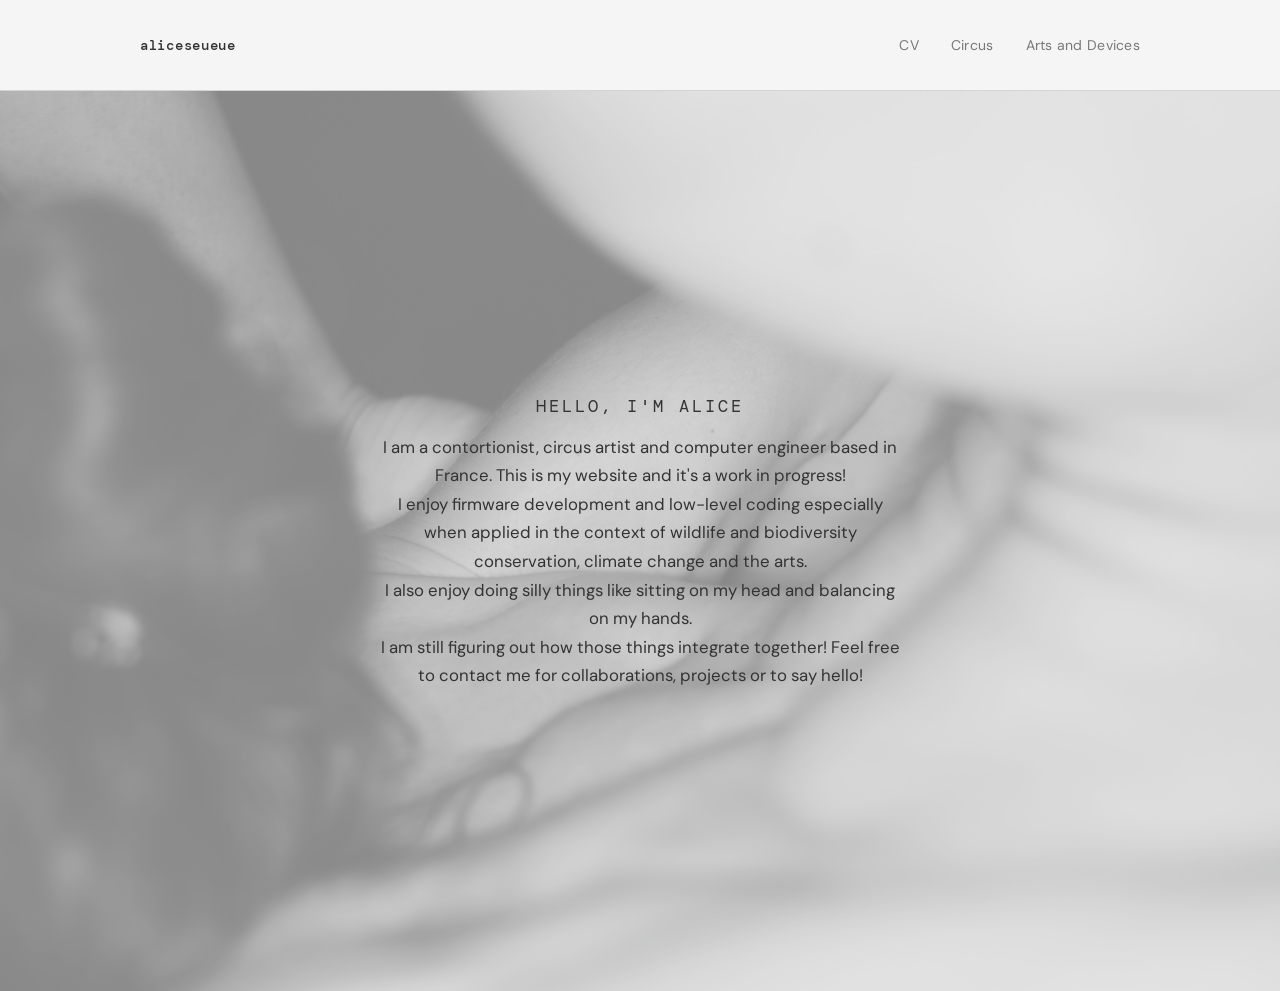
==== index.html @ da1bc454 "Website" ====
<!doctype html>
<html lang="en">
<head>
  <meta charset="UTF-8" />
  <meta name="viewport" content="width=device-width, initial-scale=1.0" />
  <title>aliceseueue</title>
  <link rel="stylesheet" href="styles.css" />
  <link rel="icon" href="icon.ico" type="image/x-icon" />
</head>
<body>
  <header class="site-header">
    <div class="container header-inner">
      <a class="brand" href="index.html">aliceseueue</a>
      <nav>
        <a href="cv.html">CV</a>
        <a href="circus.html">Circus</a>
        <a href="artworks.html">Arts and Devices</a>
      </nav>
    </div>
  </header>

  <section class="hero">
    <div class="hero-copy">
      <p class="eyebrow">Hello, I'm Alice</p>
      <p>I am a contortionist, circus artist and computer engineer based in France. This is my website and it's a work in progress! <br> 
      I enjoy firmware development and low-level coding especially when applied in the context of wildlife and biodiversity conservation, climate change and the arts. <br>
     I also enjoy doing silly things like sitting on my head and balancing on my hands. <br>
     I am still figuring out how those things integrate together!
    Feel free to contact me for collaborations, projects or to say hello!</p>
    </div>
  </section>

</body>
</html>
---- styles.css ----
@import url('https://fonts.googleapis.com/css2?family=DM+Sans:ital,wght@0,300;0,400;0,500;1,300&family=DM+Mono:wght@400;500&display=swap');

/* ── Variables & base ───────────────────────────────── */
:root {
  --bg:        #f5f5f5;
  --bg-2:      #e8e8e8;
  --bg-3:      #d4d4d4;
  --mid:       #b0b0b0;
  --muted:     #787878;
  --ink:       #333333;
  --ink-light: #555555;
  font-family: 'DM Sans', sans-serif;
  color: var(--ink);
  background: var(--bg);
}

* {
  box-sizing: border-box;
}

body {
  margin: 0;
  min-height: 100vh;
  background: var(--bg);
  overflow-x: hidden;
}

main {
  width: 100%;
  max-width: 100%;
  padding: 0;
  overflow-x: hidden;
}

img, iframe {
  max-width: 100%;
  display: block;
}

/* ── Typography ─────────────────────────────────────── */
h1 {
  margin: 0.5rem 0;
  font-size: clamp(2rem, 4vw, 2.6rem);
  font-weight: 300;
  letter-spacing: -0.02em;
}

p {
  margin: 0.75rem 0;
  line-height: 1.7;
  color: var(--ink-light);
}

a {
  color: var(--ink);
  text-decoration: none;
}

a:hover {
  color: var(--muted);
}

.eyebrow {
  font-family: 'DM Mono', monospace;
  font-size: 0.78rem;
  letter-spacing: 0.18em;
  text-transform: uppercase;
  color: var(--muted);
  margin-bottom: 0.5rem;
}

.section-title {
  font-size: 1.4rem;
  font-weight: 300;
  color: var(--ink);
  margin: 2.5rem 0 1rem;
  letter-spacing: -0.01em;
}

/* ── Layout ─────────────────────────────────────────── */
.container {
  width: min(1000px, calc(100% - 2rem));
  margin: 0 auto;
  padding: 1rem 0;
}

/* ── Header ─────────────────────────────────────────── */
.site-header {
  padding: 1.25rem 0;
  background: var(--bg);
  border-bottom: 1px solid var(--bg-3);
  position: sticky;
  top: 0;
  z-index: 10;
}

.header-inner {
  display: flex;
  justify-content: space-between;
  align-items: center;
  gap: 1rem;
}

.brand {
  font-family: 'DM Mono', monospace;
  font-size: 0.9rem;
  font-weight: 500;
  letter-spacing: 0.05em;
  color: var(--ink);
}

nav {
  display: flex;
  gap: 2rem;
  flex-wrap: wrap;
}

nav a {
  font-size: 0.875rem;
  font-weight: 400;
  color: var(--muted);
  letter-spacing: 0.02em;
  transition: color 0.2s;
}

nav a:hover {
  color: var(--ink);
}

/* ── Hero (index) ───────────────────────────────────── */
.hero {
  position: relative;
  min-height: 100vh;
  width: 100vw;
  margin-left: calc(-50vw + 50%);
  display: flex;
  flex-direction: column;
  align-items: center;
  justify-content: center;
  text-align: center;
  padding: 4rem 1rem;
  gap: 2rem;
  overflow: hidden;
}

.hero::before {
  content: '';
  position: absolute;
  inset: 0;
  background-image: url('assets/back.jpg');
  background-size: cover;
  background-position: center;
  filter: grayscale(60%) brightness(0.9);
  z-index: 0;
}

.hero::after {
  content: '';
  position: absolute;
  inset: 0;
  background: rgba(245, 245, 245, 0.55);
  z-index: 1;
}

.hero-photo,
.hero-copy {
  position: relative;
  z-index: 2;
}

.hero-photo {
  width: 130px;
  height: 130px;
  border-radius: 50%;
  object-fit: cover;
  border: 2px solid var(--bg-3);
  filter: grayscale(20%);
  box-shadow: 0 4px 24px rgba(0,0,0,0.10);
}

.hero-copy {
  max-width: 520px;
}

.hero-copy p {
  font-size: 1.05rem;
  color: var(--ink);
}

/* ── Page hero (inner pages) ────────────────────────── */
.page-hero {
  padding: 1rem;
}

/* ── Cards ──────────────────────────────────────────── */
.detail-card {
  padding: 1rem;
  border: 1px solid var(--bg-3);
  border-radius: 6px;
  background: var(--bg-2);
}

/* ── Videos ─────────────────────────────────────────── */
.video-grid {
  display: grid;
  grid-template-columns: repeat(3, 1fr);
  gap: 1rem;
  margin: 2rem 0;
}

.video-card h2 {
  font-size: 1rem;
  font-weight: 400;
  color: var(--ink-light);
  margin: 0 0 0.5rem;
}

.video-frame {
  position: relative;
  width: 100%;
  padding-top: 56.25%;
  background: var(--bg-2);
  border-radius: 6px;
  overflow: hidden;
}

.video-frame iframe {
  position: absolute;
  top: 0;
  left: 0;
  width: 100%;
  height: 100%;
}

/* ── Album grid ─────────────────────────────────────── */
.photo-gallery {
  margin: 2rem 0;
}

.album-grid {
  display: grid;
  grid-template-columns: repeat(3, 1fr);
  gap: 1rem;
}

.album-card {
  cursor: pointer;
  text-decoration: none;
  color: var(--ink);
}

.album-card img {
  width: 100%;
  aspect-ratio: 1;
  object-fit: cover;
  border-radius: 4px;
  filter: grayscale(15%);
  transition: opacity 0.2s, filter 0.2s;
}

.album-card img:hover {
  opacity: 0.85;
  filter: grayscale(0%);
}

.album-card p {
  margin: 0.5rem 0 0;
  font-size: 0.875rem;
  color: var(--muted);
}

/* ── Thumbnail grid ─────────────────────────────────── */
.thumb-grid {
  display: grid;
  grid-template-columns: repeat(3, 1fr);
  gap: 8px;
  margin: 1rem 0;
}

.thumb-grid img {
  width: 100%;
  aspect-ratio: 1;
  object-fit: cover;
  cursor: zoom-in;
  border-radius: 3px;
  filter: grayscale(10%);
  transition: opacity 0.2s, filter 0.2s;
}

.thumb-grid img:hover {
  opacity: 1;
  filter: grayscale(0%);
}

/* ── Lightbox ───────────────────────────────────────── */
.lightbox {
  display: none;
  position: fixed;
  inset: 0;
  background: rgba(18, 18, 18, 0.95);
  z-index: 1000;
  align-items: center;
  justify-content: center;
}

.lightbox.open {
  display: flex;
}

.lightbox img {
  max-width: 80vw;
  max-height: 85vh;
  object-fit: contain;
  border-radius: 4px;
}

.lightbox-close {
  position: fixed;
  top: 1rem;
  right: 1.5rem;
  background: none;
  border: none;
  color: #f0f0f0;
  font-size: 1.6rem;
  cursor: pointer;
  line-height: 1;
  opacity: 0.7;
  transition: opacity 0.15s;
}

.lightbox-close:hover { opacity: 1; }

.lightbox-prev,
.lightbox-next {
  position: fixed;
  top: 50%;
  transform: translateY(-50%);
  background: none;
  border: none;
  color: #f0f0f0;
  font-size: 2rem;
  cursor: pointer;
  padding: 1rem;
  opacity: 0.5;
  transition: opacity 0.15s;
  user-select: none;
}

.lightbox-prev { left: 0.5rem; }
.lightbox-next { right: 0.5rem; }

.lightbox-prev:hover,
.lightbox-next:hover { opacity: 1; }

/* ── Mobile ─────────────────────────────────────────── */
@media (max-width: 640px) {
  .header-inner {
    flex-direction: column;
    align-items: flex-start;
  }

  nav {
    gap: 1rem;
  }

  nav a {
    font-size: 0.8rem;
  }

  .page-hero {
    padding: 0.5rem 0;
  }

  .page-hero h1 {
    font-size: 1.6rem;
  }

  .video-grid {
    grid-template-columns: 1fr;
  }

  .album-grid {
    grid-template-columns: 1fr;
  }

  .thumb-grid {
    grid-template-columns: repeat(2, 1fr);
  }

  .gallery-grid {
    grid-template-columns: 1fr;
  }

  .filter-bar {
    flex-wrap: wrap;
  }

  .cv-hero {
    flex-direction: column;
    gap: 1.5rem;
    padding: 2rem 0 1.5rem;
  }

  .cv-section-cols {
    grid-template-columns: 1fr;
    gap: 2rem;
  }

  .cv-entry-header {
    flex-direction: column;
    gap: 0.25rem;
  }

  .cv-projects {
    grid-template-columns: 1fr;
  }
}

/* ── Gallery (artworks) ─────────────────────────────────── */
.gallery-grid {
  display: grid;
  grid-template-columns: repeat(3, 1fr);
  gap: 1.25rem;
  margin: 2rem 0;
}

.gallery-grid figure {
  margin: 0;
  cursor: zoom-in;
  border-radius: 6px;
  overflow: hidden;
  background: var(--bg-2);
  border: 1px solid var(--bg-3);
  transition: border-color 0.2s;
  display: flex;
  flex-direction: column;
}

.gallery-grid figure:hover {
  border-color: var(--mid);
}

.gallery-grid figure img {
  width: 100%;
  aspect-ratio: 1;
  object-fit: cover;
  display: block;
  filter: grayscale(10%);
  transition: opacity 0.2s, filter 0.2s;
}

.gallery-grid figure img:hover {
  opacity: 0.85;
  filter: grayscale(0%);
}

.gallery-grid figcaption {
  padding: 0.65rem 0.85rem;
}

.cap-title {
  display: block;
  font-size: 0.85rem;
  color: var(--ink);
  font-weight: 400;
}

.cap-sub {
  display: block;
  font-size: 0.75rem;
  color: var(--muted);
  margin-top: 0.15rem;
  font-family: 'DM Mono', monospace;
}

.gallery-grid figure.hidden {
  display: none;
}

/* ── Filter bar ─────────────────────────────────────────── */
.filter-bar {
  display: flex;
  gap: 0.5rem;
  margin: 1.5rem 0;
}

.filter-btn {
  font-family: 'DM Mono', monospace;
  font-size: 0.72rem;
  letter-spacing: 0.05em;
  text-transform: uppercase;
  padding: 0.4rem 1rem;
  border: 1px solid var(--bg-3);
  border-radius: 999px;
  background: var(--bg);
  color: var(--muted);
  cursor: pointer;
  transition: background 0.2s, color 0.2s, border-color 0.2s;
}

.filter-btn:hover {
  color: var(--ink);
  border-color: var(--mid);
}

.filter-btn.active {
  background: var(--ink);
  color: var(--bg);
  border-color: var(--ink);
}

/* ── Lightbox caption ──────────────────────────────────── */
.lightbox-caption {
  position: fixed;
  bottom: 1.5rem;
  left: 50%;
  transform: translateX(-50%);
  text-align: center;
  color: #ccc;
  z-index: 1001;
  pointer-events: none;
}

.lightbox-caption .cap-title {
  color: #f0f0f0;
  font-size: 0.9rem;
}

.lightbox-caption .cap-sub {
  color: #aaa;
}

/* ── CV Hero ──────────────────────────────────────────── */
.cv-hero {
  display: flex;
  justify-content: space-between;
  align-items: flex-start;
  gap: 3rem;
  padding: 4rem 0 3rem;
}

.cv-hero-text {
  flex: 1;
}

.cv-hero h1 {
  margin: 0.75rem 0 0.5rem;
}

.cv-role {
  font-size: 1.1rem;
  color: var(--ink-light);
  margin: 0.25rem 0 1rem;
}

.cv-tagline {
  max-width: 540px;
  font-size: 0.95rem;
  line-height: 1.75;
  margin-bottom: 1.25rem;
}

.cv-meta {
  display: flex;
  flex-wrap: wrap;
  gap: 0.5rem 1.5rem;
  font-size: 0.85rem;
  color: var(--muted);
}

.cv-meta a {
  color: var(--ink-light);
  transition: color 0.2s;
}

.cv-meta a:hover {
  color: var(--ink);
}

.cv-download {
  display: inline-flex;
  align-items: center;
  gap: 0.5rem;
  font-size: 0.85rem;
  font-weight: 500;
  color: var(--ink);
  padding: 0.65rem 1.25rem;
  border: 1px solid var(--bg-3);
  border-radius: 6px;
  transition: background 0.2s, color 0.2s;
  white-space: nowrap;
}

.cv-download:hover {
  background: var(--bg-2);
  color: var(--ink);
}

/* ── CV Divider ──────────────────────────────────────────── */
.cv-divider {
  height: 1px;
  background: var(--bg-3);
  margin: 3.5rem 0;
}

/* ── CV Sections ─────────────────────────────────────────── */
.cv-section {
  margin-bottom: 2.5rem;
}

.cv-section-title {
  font-size: 1.25rem;
  font-weight: 400;
  margin: 0 0 2rem;
  letter-spacing: -0.01em;
}

.cv-section-cols {
  display: grid;
  grid-template-columns: 1fr 1fr;
  gap: 3rem;
}

/* ── CV Entries ───────────────────────────────────────── */
.cv-entries {
  display: flex;
  flex-direction: column;
  gap: 3rem;
}

.cv-entry {
  padding: 0;
}

.cv-entry-header {
  display: flex;
  justify-content: space-between;
  align-items: flex-start;
  gap: 1rem;
  margin-bottom: 1rem;
}

.cv-entry h3 {
  font-size: 1rem;
  font-weight: 500;
  margin: 0 0 0.2rem;
  color: var(--ink);
}

.cv-company {
  font-size: 0.9rem;
  color: var(--ink-light);
}

.cv-date {
  font-size: 0.8rem;
  color: var(--muted);
  font-family: 'DM Mono', monospace;
  white-space: nowrap;
}

.cv-list {
  margin: 0.75rem 0 0;
  padding-left: 1.25rem;
  display: flex;
  flex-direction: column;
  gap: 0.5rem;
}

.cv-list li {
  font-size: 0.9rem;
  line-height: 1.65;
  color: var(--ink-light);
}

.cv-list li::marker {
  color: var(--mid);
}

.cv-entry-note {
  font-size: 0.85rem;
  color: var(--ink-light);
  margin: 0.35rem 0;
  line-height: 1.6;
}

/* ── CV Tags ─────────────────────────────────────────────── */
.cv-tags {
  list-style: none;
  padding: 0;
  margin: 0;
  display: flex;
  flex-wrap: wrap;
  gap: 0.5rem;
}

.cv-tags li {
  font-size: 0.8rem;
  padding: 0.35rem 0.75rem;
  background: var(--bg-2);
  border: 1px solid var(--bg-3);
  border-radius: 999px;
  color: var(--ink-light);
}

/* ── CV Languages ────────────────────────────────────────── */
.cv-lang-list {
  list-style: none;
  padding: 0;
  margin: 0;
  display: flex;
  flex-direction: column;
  gap: 0.65rem;
}

.cv-lang-list li {
  display: flex;
  justify-content: space-between;
  font-size: 0.9rem;
}

.cv-lang-level {
  color: var(--muted);
  font-size: 0.8rem;
}

/* ── CV Projects ─────────────────────────────────────────── */
.cv-projects {
  display: grid;
  grid-template-columns: 1fr 1fr;
  gap: 1.25rem;
}

.cv-project {
  padding: 1.25rem;
  background: var(--bg-2);
  border: 1px solid var(--bg-3);
  border-radius: 6px;
  transition: border-color 0.2s;
}

.cv-project:hover {
  border-color: var(--mid);
}

.cv-project h3 {
  font-size: 0.95rem;
  font-weight: 500;
  margin: 0 0 0.4rem;
}

.cv-project h3 a {
  color: var(--ink);
  transition: color 0.2s;
}

.cv-project h3 a:hover {
  color: var(--muted);
}

.cv-project p {
  font-size: 0.85rem;
  margin: 0;
  line-height: 1.6;
}

.cv-project-tech {
  font-size: 0.75rem;
  color: var(--muted);
  font-family: 'DM Mono', monospace;
  margin-top: 0.6rem;
}

/* ── Gallery toggle (circus) ─────────────────────────── */
.gallery-hidden {
  display: none !important;
}

.gallery-toggle {
  display: block;
  margin: 1.5rem auto 0;
  font-family: 'DM Mono', monospace;
  font-size: 0.78rem;
  letter-spacing: 0.18em;
  text-transform: uppercase;
  padding: 0.5rem 1.5rem;
  border: 1px solid var(--bg-3);
  border-radius: 999px;
  background: var(--bg);
  color: var(--muted);
  cursor: pointer;
  transition: background 0.2s, color 0.2s, border-color 0.2s;
}

.gallery-toggle:hover {
  color: var(--ink);
  border-color: var(--mid);
}
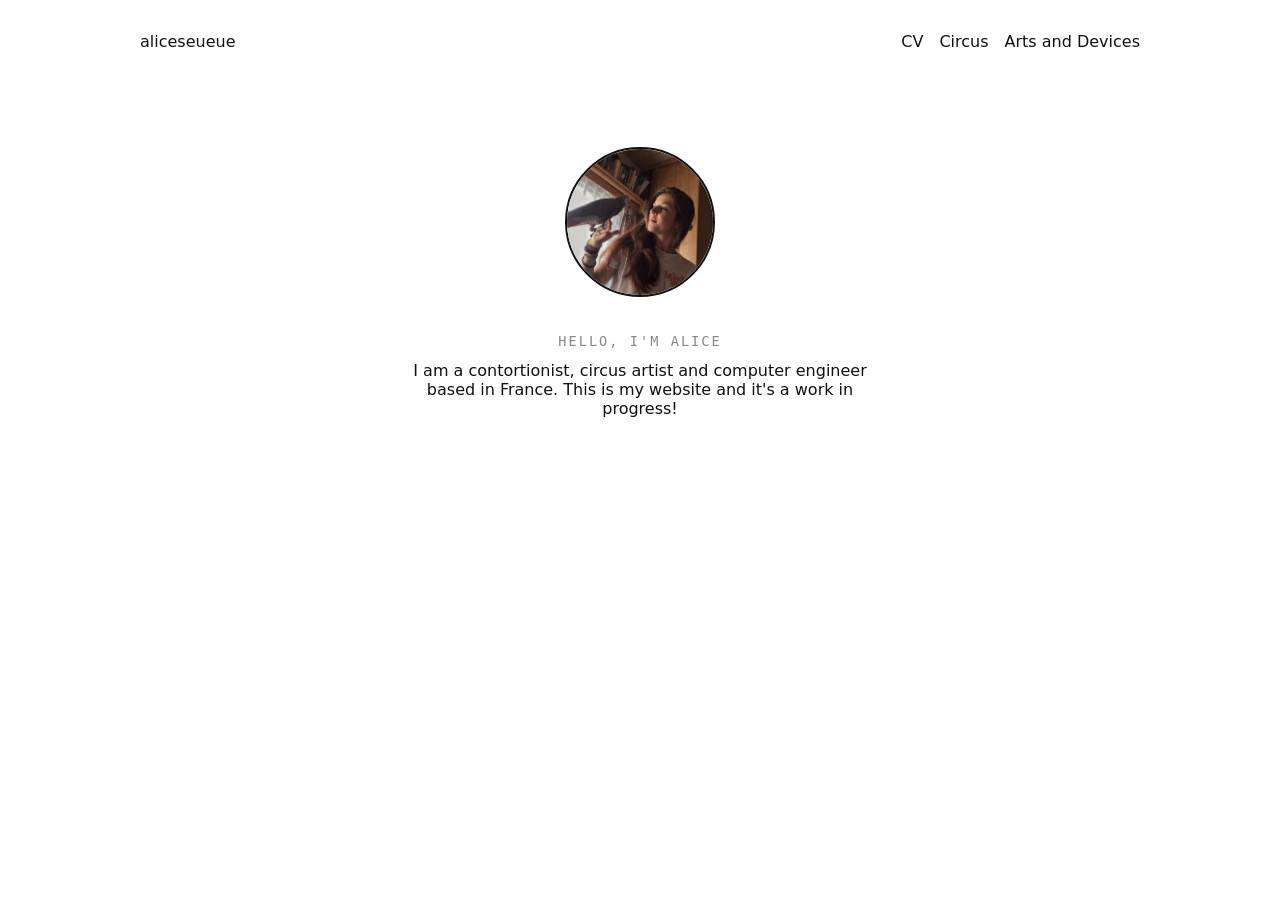
==== commit ed22e403: "starting from scratch" ====
--- a/index.html
+++ b/index.html
@@ -19,16 +19,15 @@
     </div>
   </header>
 
+  <main class="container">
   <section class="hero">
+    <img class="hero-photo" src="assets/profile.jpeg" alt="Profile photo" />
     <div class="hero-copy">
       <p class="eyebrow">Hello, I'm Alice</p>
-      <p>I am a contortionist, circus artist and computer engineer based in France. This is my website and it's a work in progress! <br> 
-      I enjoy firmware development and low-level coding especially when applied in the context of wildlife and biodiversity conservation, climate change and the arts. <br>
-     I also enjoy doing silly things like sitting on my head and balancing on my hands. <br>
-     I am still figuring out how those things integrate together!
-    Feel free to contact me for collaborations, projects or to say hello!</p>
+      <p>I am a contortionist, circus artist and computer engineer based in France. This is my website and it's a work in progress!</p>
     </div>
   </section>
+</main>
 
 </body>
 </html>
--- a/styles.css
+++ b/styles.css
@@ -1,17 +1,7 @@
-@import url('https://fonts.googleapis.com/css2?family=DM+Sans:ital,wght@0,300;0,400;0,500;1,300&family=DM+Mono:wght@400;500&display=swap');
-
-/* ── Variables & base ───────────────────────────────── */
 :root {
-  --bg:        #f5f5f5;
-  --bg-2:      #e8e8e8;
-  --bg-3:      #d4d4d4;
-  --mid:       #b0b0b0;
-  --muted:     #787878;
-  --ink:       #333333;
-  --ink-light: #555555;
-  font-family: 'DM Sans', sans-serif;
-  color: var(--ink);
-  background: var(--bg);
+  font-family: system-ui, sans-serif;
+  color: #111;
+  background: #fff;
 }
 
 * {
@@ -21,15 +11,7 @@
 body {
   margin: 0;
   min-height: 100vh;
-  background: var(--bg);
-  overflow-x: hidden;
-}
-
-main {
-  width: 100%;
-  max-width: 100%;
-  padding: 0;
-  overflow-x: hidden;
+  background: #fff;
 }
 
 img, iframe {
@@ -37,61 +19,32 @@
   display: block;
 }
 
-/* ── Typography ─────────────────────────────────────── */
+a {
+  color: #111;
+  text-decoration: none;
+}
+
+a:hover {
+  text-decoration: underline;
+}
+
 h1 {
   margin: 0.5rem 0;
   font-size: clamp(2rem, 4vw, 2.6rem);
-  font-weight: 300;
-  letter-spacing: -0.02em;
 }
 
 p {
   margin: 0.75rem 0;
-  line-height: 1.7;
-  color: var(--ink-light);
-}
-
-a {
-  color: var(--ink);
-  text-decoration: none;
-}
-
-a:hover {
-  color: var(--muted);
-}
-
-.eyebrow {
-  font-family: 'DM Mono', monospace;
-  font-size: 0.78rem;
-  letter-spacing: 0.18em;
-  text-transform: uppercase;
-  color: var(--muted);
-  margin-bottom: 0.5rem;
-}
-
-.section-title {
-  font-size: 1.4rem;
-  font-weight: 300;
-  color: var(--ink);
-  margin: 2.5rem 0 1rem;
-  letter-spacing: -0.01em;
-}
-
-/* ── Layout ─────────────────────────────────────────── */
+}
+
 .container {
   width: min(1000px, calc(100% - 2rem));
   margin: 0 auto;
   padding: 1rem 0;
 }
 
-/* ── Header ─────────────────────────────────────────── */
 .site-header {
-  padding: 1.25rem 0;
-  background: var(--bg);
-  border-bottom: 1px solid var(--bg-3);
-  position: sticky;
-  top: 0;
-  z-index: 10;
+  padding: 1rem 0;
 }
 
 .header-inner {
@@ -101,127 +54,57 @@
   gap: 1rem;
 }
 
-.brand {
-  font-family: 'DM Mono', monospace;
-  font-size: 0.9rem;
-  font-weight: 500;
-  letter-spacing: 0.05em;
-  color: var(--ink);
-}
-
 nav {
   display: flex;
-  gap: 2rem;
+  gap: 1rem;
   flex-wrap: wrap;
 }
 
-nav a {
-  font-size: 0.875rem;
-  font-weight: 400;
-  color: var(--muted);
-  letter-spacing: 0.02em;
-  transition: color 0.2s;
-}
-
-nav a:hover {
-  color: var(--ink);
-}
-
-/* ── Hero (index) ───────────────────────────────────── */
+/* Hero */
 .hero {
-  position: relative;
-  min-height: 100vh;
-  width: 100vw;
-  margin-left: calc(-50vw + 50%);
   display: flex;
   flex-direction: column;
   align-items: center;
-  justify-content: center;
   text-align: center;
-  padding: 4rem 1rem;
-  gap: 2rem;
-  overflow: hidden;
-}
-
-.hero::before {
-  content: '';
-  position: absolute;
-  inset: 0;
-  background-image: url('assets/back.jpg');
-  background-size: cover;
-  background-position: center;
-  filter: grayscale(60%) brightness(0.9);
-  z-index: 0;
-}
-
-.hero::after {
-  content: '';
-  position: absolute;
-  inset: 0;
-  background: rgba(245, 245, 245, 0.55);
-  z-index: 1;
-}
-
-.hero-photo,
-.hero-copy {
-  position: relative;
-  z-index: 2;
+  padding: 3rem 0;
+  gap: 1.5rem;
 }
 
 .hero-photo {
-  width: 130px;
-  height: 130px;
+  width: 150px;
+  height: 150px;
   border-radius: 50%;
   object-fit: cover;
-  border: 2px solid var(--bg-3);
+  border: 2px solid #111;
   filter: grayscale(20%);
-  box-shadow: 0 4px 24px rgba(0,0,0,0.10);
 }
 
 .hero-copy {
-  max-width: 520px;
-}
-
-.hero-copy p {
-  font-size: 1.05rem;
-  color: var(--ink);
-}
-
-/* ── Page hero (inner pages) ────────────────────────── */
-.page-hero {
-  padding: 1rem;
-}
-
-/* ── Cards ──────────────────────────────────────────── */
-.detail-card {
-  padding: 1rem;
-  border: 1px solid var(--bg-3);
-  border-radius: 6px;
-  background: var(--bg-2);
-}
-
-/* ── Videos ─────────────────────────────────────────── */
+  max-width: 480px;
+}
+
+.eyebrow {
+  font-family: monospace;
+  font-size: 0.85rem;
+  letter-spacing: 0.15em;
+  text-transform: uppercase;
+  color: #888;
+  margin-bottom: 0.25rem;
+}
+
+/* Videos */
 .video-grid {
   display: grid;
   grid-template-columns: repeat(3, 1fr);
   gap: 1rem;
   margin: 2rem 0;
-}
-
-.video-card h2 {
-  font-size: 1rem;
-  font-weight: 400;
-  color: var(--ink-light);
-  margin: 0 0 0.5rem;
 }
 
 .video-frame {
   position: relative;
   width: 100%;
   padding-top: 56.25%;
-  background: var(--bg-2);
-  border-radius: 6px;
-  overflow: hidden;
+  background: #000;
 }
 
 .video-frame iframe {
@@ -232,7 +115,7 @@
   height: 100%;
 }
 
-/* ── Album grid ─────────────────────────────────────── */
+/* Album covers */
 .photo-gallery {
   margin: 2rem 0;
 }
@@ -246,30 +129,27 @@
 .album-card {
   cursor: pointer;
   text-decoration: none;
-  color: var(--ink);
+  color: #111;
 }
 
 .album-card img {
   width: 100%;
   aspect-ratio: 1;
   object-fit: cover;
-  border-radius: 4px;
-  filter: grayscale(15%);
-  transition: opacity 0.2s, filter 0.2s;
+  transition: opacity 0.2s;
 }
 
 .album-card img:hover {
-  opacity: 0.85;
-  filter: grayscale(0%);
+  opacity: 0.8;
 }
 
 .album-card p {
   margin: 0.5rem 0 0;
-  font-size: 0.875rem;
-  color: var(--muted);
-}
-
-/* ── Thumbnail grid ─────────────────────────────────── */
+  font-size: 0.9rem;
+  color: #444;
+}
+
+/* Album page thumbnail grid */
 .thumb-grid {
   display: grid;
   grid-template-columns: repeat(3, 1fr);
@@ -282,22 +162,23 @@
   aspect-ratio: 1;
   object-fit: cover;
   cursor: zoom-in;
-  border-radius: 3px;
-  filter: grayscale(10%);
-  transition: opacity 0.2s, filter 0.2s;
+  opacity: 0.9;
+  transition: opacity 0.2s;
 }
 
 .thumb-grid img:hover {
   opacity: 1;
-  filter: grayscale(0%);
-}
-
-/* ── Lightbox ───────────────────────────────────────── */
+}
+
+/* Lightbox */
 .lightbox {
   display: none;
   position: fixed;
-  inset: 0;
-  background: rgba(18, 18, 18, 0.95);
+  top: 0;
+  left: 0;
+  width: 100%;
+  height: 100%;
+  background: rgba(0, 0, 0, 0.92);
   z-index: 1000;
   align-items: center;
   justify-content: center;
@@ -311,7 +192,6 @@
   max-width: 80vw;
   max-height: 85vh;
   object-fit: contain;
-  border-radius: 4px;
 }
 
 .lightbox-close {
@@ -320,479 +200,60 @@
   right: 1.5rem;
   background: none;
   border: none;
-  color: #f0f0f0;
-  font-size: 1.6rem;
+  color: #fff;
+  font-size: 1.5rem;
   cursor: pointer;
-  line-height: 1;
-  opacity: 0.7;
-  transition: opacity 0.15s;
-}
-
-.lightbox-close:hover { opacity: 1; }
+}
 
 .lightbox-prev,
 .lightbox-next {
-  position: fixed;
-  top: 50%;
-  transform: translateY(-50%);
   background: none;
   border: none;
-  color: #f0f0f0;
+  color: #fff;
   font-size: 2rem;
   cursor: pointer;
   padding: 1rem;
-  opacity: 0.5;
-  transition: opacity 0.15s;
   user-select: none;
 }
 
-.lightbox-prev { left: 0.5rem; }
-.lightbox-next { right: 0.5rem; }
-
 .lightbox-prev:hover,
-.lightbox-next:hover { opacity: 1; }
-
-/* ── Mobile ─────────────────────────────────────────── */
+.lightbox-next:hover,
+.lightbox-close:hover {
+  opacity: 0.7;
+}
+
+/* Arts grid */
+.gallery-grid {
+  display: grid;
+  grid-template-columns: repeat(3, 1fr);
+  gap: 1rem;
+  margin: 2rem 0;
+}
+
+/* Cards */
+.page-hero,
+.detail-card {
+  padding: 1rem;
+}
+
+.detail-card {
+  border: 1px solid #ccc;
+}
+
+/* Mobile */
 @media (max-width: 640px) {
   .header-inner {
     flex-direction: column;
     align-items: flex-start;
   }
 
-  nav {
-    gap: 1rem;
-  }
-
-  nav a {
-    font-size: 0.8rem;
-  }
-
-  .page-hero {
-    padding: 0.5rem 0;
-  }
-
-  .page-hero h1 {
-    font-size: 1.6rem;
-  }
-
-  .video-grid {
-    grid-template-columns: 1fr;
-  }
-
+  .video-grid,
+  .gallery-grid,
   .album-grid {
-    grid-template-columns: 1fr;
+    grid-template-columns: repeat(2, 1fr);
   }
 
   .thumb-grid {
     grid-template-columns: repeat(2, 1fr);
   }
-
-  .gallery-grid {
-    grid-template-columns: 1fr;
-  }
-
-  .filter-bar {
-    flex-wrap: wrap;
-  }
-
-  .cv-hero {
-    flex-direction: column;
-    gap: 1.5rem;
-    padding: 2rem 0 1.5rem;
-  }
-
-  .cv-section-cols {
-    grid-template-columns: 1fr;
-    gap: 2rem;
-  }
-
-  .cv-entry-header {
-    flex-direction: column;
-    gap: 0.25rem;
-  }
-
-  .cv-projects {
-    grid-template-columns: 1fr;
-  }
-}
-
-/* ── Gallery (artworks) ─────────────────────────────────── */
-.gallery-grid {
-  display: grid;
-  grid-template-columns: repeat(3, 1fr);
-  gap: 1.25rem;
-  margin: 2rem 0;
-}
-
-.gallery-grid figure {
-  margin: 0;
-  cursor: zoom-in;
-  border-radius: 6px;
-  overflow: hidden;
-  background: var(--bg-2);
-  border: 1px solid var(--bg-3);
-  transition: border-color 0.2s;
-  display: flex;
-  flex-direction: column;
-}
-
-.gallery-grid figure:hover {
-  border-color: var(--mid);
-}
-
-.gallery-grid figure img {
-  width: 100%;
-  aspect-ratio: 1;
-  object-fit: cover;
-  display: block;
-  filter: grayscale(10%);
-  transition: opacity 0.2s, filter 0.2s;
-}
-
-.gallery-grid figure img:hover {
-  opacity: 0.85;
-  filter: grayscale(0%);
-}
-
-.gallery-grid figcaption {
-  padding: 0.65rem 0.85rem;
-}
-
-.cap-title {
-  display: block;
-  font-size: 0.85rem;
-  color: var(--ink);
-  font-weight: 400;
-}
-
-.cap-sub {
-  display: block;
-  font-size: 0.75rem;
-  color: var(--muted);
-  margin-top: 0.15rem;
-  font-family: 'DM Mono', monospace;
-}
-
-.gallery-grid figure.hidden {
-  display: none;
-}
-
-/* ── Filter bar ─────────────────────────────────────────── */
-.filter-bar {
-  display: flex;
-  gap: 0.5rem;
-  margin: 1.5rem 0;
-}
-
-.filter-btn {
-  font-family: 'DM Mono', monospace;
-  font-size: 0.72rem;
-  letter-spacing: 0.05em;
-  text-transform: uppercase;
-  padding: 0.4rem 1rem;
-  border: 1px solid var(--bg-3);
-  border-radius: 999px;
-  background: var(--bg);
-  color: var(--muted);
-  cursor: pointer;
-  transition: background 0.2s, color 0.2s, border-color 0.2s;
-}
-
-.filter-btn:hover {
-  color: var(--ink);
-  border-color: var(--mid);
-}
-
-.filter-btn.active {
-  background: var(--ink);
-  color: var(--bg);
-  border-color: var(--ink);
-}
-
-/* ── Lightbox caption ──────────────────────────────────── */
-.lightbox-caption {
-  position: fixed;
-  bottom: 1.5rem;
-  left: 50%;
-  transform: translateX(-50%);
-  text-align: center;
-  color: #ccc;
-  z-index: 1001;
-  pointer-events: none;
-}
-
-.lightbox-caption .cap-title {
-  color: #f0f0f0;
-  font-size: 0.9rem;
-}
-
-.lightbox-caption .cap-sub {
-  color: #aaa;
-}
-
-/* ── CV Hero ──────────────────────────────────────────── */
-.cv-hero {
-  display: flex;
-  justify-content: space-between;
-  align-items: flex-start;
-  gap: 3rem;
-  padding: 4rem 0 3rem;
-}
-
-.cv-hero-text {
-  flex: 1;
-}
-
-.cv-hero h1 {
-  margin: 0.75rem 0 0.5rem;
-}
-
-.cv-role {
-  font-size: 1.1rem;
-  color: var(--ink-light);
-  margin: 0.25rem 0 1rem;
-}
-
-.cv-tagline {
-  max-width: 540px;
-  font-size: 0.95rem;
-  line-height: 1.75;
-  margin-bottom: 1.25rem;
-}
-
-.cv-meta {
-  display: flex;
-  flex-wrap: wrap;
-  gap: 0.5rem 1.5rem;
-  font-size: 0.85rem;
-  color: var(--muted);
-}
-
-.cv-meta a {
-  color: var(--ink-light);
-  transition: color 0.2s;
-}
-
-.cv-meta a:hover {
-  color: var(--ink);
-}
-
-.cv-download {
-  display: inline-flex;
-  align-items: center;
-  gap: 0.5rem;
-  font-size: 0.85rem;
-  font-weight: 500;
-  color: var(--ink);
-  padding: 0.65rem 1.25rem;
-  border: 1px solid var(--bg-3);
-  border-radius: 6px;
-  transition: background 0.2s, color 0.2s;
-  white-space: nowrap;
-}
-
-.cv-download:hover {
-  background: var(--bg-2);
-  color: var(--ink);
-}
-
-/* ── CV Divider ──────────────────────────────────────────── */
-.cv-divider {
-  height: 1px;
-  background: var(--bg-3);
-  margin: 3.5rem 0;
-}
-
-/* ── CV Sections ─────────────────────────────────────────── */
-.cv-section {
-  margin-bottom: 2.5rem;
-}
-
-.cv-section-title {
-  font-size: 1.25rem;
-  font-weight: 400;
-  margin: 0 0 2rem;
-  letter-spacing: -0.01em;
-}
-
-.cv-section-cols {
-  display: grid;
-  grid-template-columns: 1fr 1fr;
-  gap: 3rem;
-}
-
-/* ── CV Entries ───────────────────────────────────────── */
-.cv-entries {
-  display: flex;
-  flex-direction: column;
-  gap: 3rem;
-}
-
-.cv-entry {
-  padding: 0;
-}
-
-.cv-entry-header {
-  display: flex;
-  justify-content: space-between;
-  align-items: flex-start;
-  gap: 1rem;
-  margin-bottom: 1rem;
-}
-
-.cv-entry h3 {
-  font-size: 1rem;
-  font-weight: 500;
-  margin: 0 0 0.2rem;
-  color: var(--ink);
-}
-
-.cv-company {
-  font-size: 0.9rem;
-  color: var(--ink-light);
-}
-
-.cv-date {
-  font-size: 0.8rem;
-  color: var(--muted);
-  font-family: 'DM Mono', monospace;
-  white-space: nowrap;
-}
-
-.cv-list {
-  margin: 0.75rem 0 0;
-  padding-left: 1.25rem;
-  display: flex;
-  flex-direction: column;
-  gap: 0.5rem;
-}
-
-.cv-list li {
-  font-size: 0.9rem;
-  line-height: 1.65;
-  color: var(--ink-light);
-}
-
-.cv-list li::marker {
-  color: var(--mid);
-}
-
-.cv-entry-note {
-  font-size: 0.85rem;
-  color: var(--ink-light);
-  margin: 0.35rem 0;
-  line-height: 1.6;
-}
-
-/* ── CV Tags ─────────────────────────────────────────────── */
-.cv-tags {
-  list-style: none;
-  padding: 0;
-  margin: 0;
-  display: flex;
-  flex-wrap: wrap;
-  gap: 0.5rem;
-}
-
-.cv-tags li {
-  font-size: 0.8rem;
-  padding: 0.35rem 0.75rem;
-  background: var(--bg-2);
-  border: 1px solid var(--bg-3);
-  border-radius: 999px;
-  color: var(--ink-light);
-}
-
-/* ── CV Languages ────────────────────────────────────────── */
-.cv-lang-list {
-  list-style: none;
-  padding: 0;
-  margin: 0;
-  display: flex;
-  flex-direction: column;
-  gap: 0.65rem;
-}
-
-.cv-lang-list li {
-  display: flex;
-  justify-content: space-between;
-  font-size: 0.9rem;
-}
-
-.cv-lang-level {
-  color: var(--muted);
-  font-size: 0.8rem;
-}
-
-/* ── CV Projects ─────────────────────────────────────────── */
-.cv-projects {
-  display: grid;
-  grid-template-columns: 1fr 1fr;
-  gap: 1.25rem;
-}
-
-.cv-project {
-  padding: 1.25rem;
-  background: var(--bg-2);
-  border: 1px solid var(--bg-3);
-  border-radius: 6px;
-  transition: border-color 0.2s;
-}
-
-.cv-project:hover {
-  border-color: var(--mid);
-}
-
-.cv-project h3 {
-  font-size: 0.95rem;
-  font-weight: 500;
-  margin: 0 0 0.4rem;
-}
-
-.cv-project h3 a {
-  color: var(--ink);
-  transition: color 0.2s;
-}
-
-.cv-project h3 a:hover {
-  color: var(--muted);
-}
-
-.cv-project p {
-  font-size: 0.85rem;
-  margin: 0;
-  line-height: 1.6;
-}
-
-.cv-project-tech {
-  font-size: 0.75rem;
-  color: var(--muted);
-  font-family: 'DM Mono', monospace;
-  margin-top: 0.6rem;
-}
-
-/* ── Gallery toggle (circus) ─────────────────────────── */
-.gallery-hidden {
-  display: none !important;
-}
-
-.gallery-toggle {
-  display: block;
-  margin: 1.5rem auto 0;
-  font-family: 'DM Mono', monospace;
-  font-size: 0.78rem;
-  letter-spacing: 0.18em;
-  text-transform: uppercase;
-  padding: 0.5rem 1.5rem;
-  border: 1px solid var(--bg-3);
-  border-radius: 999px;
-  background: var(--bg);
-  color: var(--muted);
-  cursor: pointer;
-  transition: background 0.2s, color 0.2s, border-color 0.2s;
-}
-
-.gallery-toggle:hover {
-  color: var(--ink);
-  border-color: var(--mid);
 }
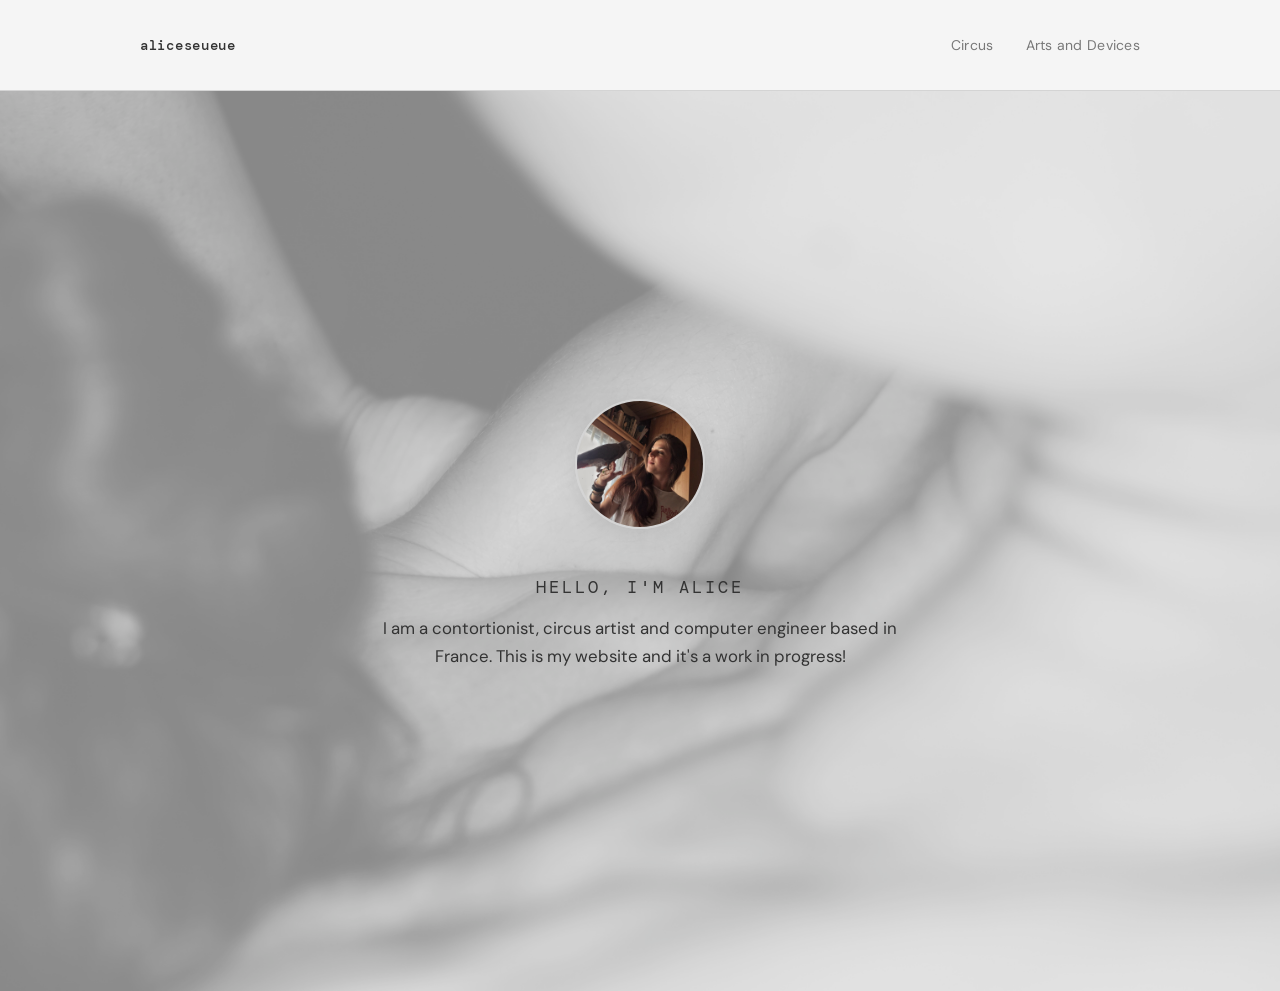
==== commit c203a545: "stuff" ====
--- a/index.html
+++ b/index.html
@@ -12,14 +12,12 @@
     <div class="container header-inner">
       <a class="brand" href="index.html">aliceseueue</a>
       <nav>
-        <a href="cv.html">CV</a>
         <a href="circus.html">Circus</a>
         <a href="artworks.html">Arts and Devices</a>
       </nav>
     </div>
   </header>
 
-  <main class="container">
   <section class="hero">
     <img class="hero-photo" src="assets/profile.jpeg" alt="Profile photo" />
     <div class="hero-copy">
@@ -27,7 +25,6 @@
       <p>I am a contortionist, circus artist and computer engineer based in France. This is my website and it's a work in progress!</p>
     </div>
   </section>
-</main>
 
 </body>
 </html>
--- a/styles.css
+++ b/styles.css
@@ -1,17 +1,34 @@
+@import url('https://fonts.googleapis.com/css2?family=DM+Sans:ital,wght@0,300;0,400;0,500;1,300&family=DM+Mono:wght@400;500&display=swap');
+
 :root {
-  font-family: system-ui, sans-serif;
-  color: #111;
-  background: #fff;
+  --bg:        #f5f5f5;
+  --bg-2:      #e8e8e8;
+  --bg-3:      #d4d4d4;
+  --mid:       #b0b0b0;
+  --muted:     #787878;
+  --ink:       #333333;
+  --ink-light: #555555;
+  font-family: 'DM Sans', sans-serif;
+  color: var(--ink);
+  background: var(--bg);
 }
 
 * {
   box-sizing: border-box;
+}
+
+main {
+  width: 100%;
+  max-width: 100%;
+  padding: 0;
+  overflow-x: hidden;
 }
 
 body {
   margin: 0;
   min-height: 100vh;
-  background: #fff;
+  background: var(--bg);
+  overflow-x: hidden;
 }
 
 img, iframe {
@@ -20,21 +37,25 @@
 }
 
 a {
-  color: #111;
+  color: var(--ink);
   text-decoration: none;
 }
 
 a:hover {
-  text-decoration: underline;
+  color: var(--muted);
 }
 
 h1 {
   margin: 0.5rem 0;
   font-size: clamp(2rem, 4vw, 2.6rem);
+  font-weight: 300;
+  letter-spacing: -0.02em;
 }
 
 p {
   margin: 0.75rem 0;
+  line-height: 1.7;
+  color: var(--ink-light);
 }
 
 .container {
@@ -44,7 +65,12 @@
 }
 
 .site-header {
-  padding: 1rem 0;
+  padding: 1.25rem 0;
+  background: var(--bg);
+  border-bottom: 1px solid var(--bg-3);
+  position: sticky;
+  top: 0;
+  z-index: 10;
 }
 
 .header-inner {
@@ -54,42 +80,107 @@
   gap: 1rem;
 }
 
+.brand {
+  font-family: 'DM Mono', monospace;
+  font-size: 0.9rem;
+  font-weight: 500;
+  letter-spacing: 0.05em;
+  color: var(--ink);
+}
+
 nav {
   display: flex;
-  gap: 1rem;
+  gap: 2rem;
   flex-wrap: wrap;
 }
 
-/* Hero */
+nav a {
+  font-size: 0.875rem;
+  font-weight: 400;
+  color: var(--muted);
+  letter-spacing: 0.02em;
+  transition: color 0.2s;
+}
+
+nav a:hover {
+  color: var(--ink);
+  text-decoration: none;
+}
+
+.section-title {
+  font-size: 1.4rem;
+  font-weight: 300;
+  color: var(--ink);
+  margin: 2.5rem 0 1rem;
+  letter-spacing: -0.01em;
+}
+
 .hero {
+  position: relative;
+  min-height: 100vh;
+  width: 100vw;
+  margin-left: calc(-50vw + 50%);
   display: flex;
   flex-direction: column;
   align-items: center;
+  justify-content: center;
   text-align: center;
-  padding: 3rem 0;
-  gap: 1.5rem;
+  padding: 4rem 1rem;
+  gap: 2rem;
+  overflow: hidden;
+}
+
+.hero::before {
+  content: '';
+  position: absolute;
+  inset: 0;
+  background-image: url('assets/back.jpg');
+  background-size: cover;
+  background-position: center;
+  filter: grayscale(60%) brightness(0.9);
+  z-index: 0;
+}
+
+.hero::after {
+  content: '';
+  position: absolute;
+  inset: 0;
+  background: rgba(245, 245, 245, 0.55);
+  z-index: 1;
+}
+
+.hero-photo,
+.hero-copy {
+  position: relative;
+  z-index: 2;
 }
 
 .hero-photo {
-  width: 150px;
-  height: 150px;
+  width: 130px;
+  height: 130px;
   border-radius: 50%;
   object-fit: cover;
-  border: 2px solid #111;
+  border: 2px solid var(--bg-3);
   filter: grayscale(20%);
+  box-shadow: 0 4px 24px rgba(0,0,0,0.10);
 }
 
 .hero-copy {
-  max-width: 480px;
+  max-width: 520px;
+}
+
+.hero-copy p {
+  font-size: 1.05rem;
+  color: var(--ink);
 }
 
 .eyebrow {
-  font-family: monospace;
-  font-size: 0.85rem;
-  letter-spacing: 0.15em;
+  font-family: 'DM Mono', monospace;
+  font-size: 0.78rem;
+  letter-spacing: 0.18em;
   text-transform: uppercase;
-  color: #888;
-  margin-bottom: 0.25rem;
+  color: var(--muted);
+  margin-bottom: 0.5rem;
 }
 
 /* Videos */
@@ -100,11 +191,20 @@
   margin: 2rem 0;
 }
 
+.video-card h2 {
+  font-size: 1rem;
+  font-weight: 400;
+  color: var(--ink-light);
+  margin: 0 0 0.5rem;
+}
+
 .video-frame {
   position: relative;
   width: 100%;
   padding-top: 56.25%;
-  background: #000;
+  background: var(--bg-2);
+  border-radius: 6px;
+  overflow: hidden;
 }
 
 .video-frame iframe {
@@ -129,24 +229,27 @@
 .album-card {
   cursor: pointer;
   text-decoration: none;
-  color: #111;
+  color: var(--ink);
 }
 
 .album-card img {
   width: 100%;
   aspect-ratio: 1;
   object-fit: cover;
-  transition: opacity 0.2s;
+  border-radius: 4px;
+  filter: grayscale(15%);
+  transition: opacity 0.2s, filter 0.2s;
 }
 
 .album-card img:hover {
-  opacity: 0.8;
+  opacity: 0.85;
+  filter: grayscale(0%);
 }
 
 .album-card p {
   margin: 0.5rem 0 0;
-  font-size: 0.9rem;
-  color: #444;
+  font-size: 0.875rem;
+  color: var(--muted);
 }
 
 /* Album page thumbnail grid */
@@ -162,12 +265,14 @@
   aspect-ratio: 1;
   object-fit: cover;
   cursor: zoom-in;
-  opacity: 0.9;
-  transition: opacity 0.2s;
+  border-radius: 3px;
+  filter: grayscale(10%);
+  transition: opacity 0.2s, filter 0.2s;
 }
 
 .thumb-grid img:hover {
   opacity: 1;
+  filter: grayscale(0%);
 }
 
 /* Lightbox */
@@ -178,7 +283,7 @@
   left: 0;
   width: 100%;
   height: 100%;
-  background: rgba(0, 0, 0, 0.92);
+  background: rgba(20, 20, 20, 0.94);
   z-index: 1000;
   align-items: center;
   justify-content: center;
@@ -192,6 +297,7 @@
   max-width: 80vw;
   max-height: 85vh;
   object-fit: contain;
+  border-radius: 4px;
 }
 
 .lightbox-close {
@@ -200,7 +306,7 @@
   right: 1.5rem;
   background: none;
   border: none;
-  color: #fff;
+  color: var(--bg);
   font-size: 1.5rem;
   cursor: pointer;
 }
@@ -209,7 +315,7 @@
 .lightbox-next {
   background: none;
   border: none;
-  color: #fff;
+  color: var(--bg);
   font-size: 2rem;
   cursor: pointer;
   padding: 1rem;
@@ -219,7 +325,7 @@
 .lightbox-prev:hover,
 .lightbox-next:hover,
 .lightbox-close:hover {
-  opacity: 0.7;
+  opacity: 0.6;
 }
 
 /* Arts grid */
@@ -237,7 +343,9 @@
 }
 
 .detail-card {
-  border: 1px solid #ccc;
+  border: 1px solid var(--bg-3);
+  border-radius: 6px;
+  background: var(--bg-2);
 }
 
 /* Mobile */
@@ -247,13 +355,40 @@
     align-items: flex-start;
   }
 
-  .video-grid,
-  .gallery-grid,
+  .video-grid {
+    grid-template-columns: 1fr;
+  }
+
+  .video-card h2 {
+    font-size: 1rem;
+    margin: 0 0 0.5rem;
+  }
+
   .album-grid {
+    grid-template-columns: 1fr;
+  }
+
+  .gallery-grid {
     grid-template-columns: repeat(2, 1fr);
   }
 
   .thumb-grid {
     grid-template-columns: repeat(2, 1fr);
   }
+
+  .page-hero {
+    padding: 0.5rem 0;
+  }
+
+  .page-hero h1 {
+    font-size: 1.6rem;
+  }
+
+  nav {
+    gap: 1rem;
+  }
+
+  nav a {
+    font-size: 0.8rem;
+  }
 }
